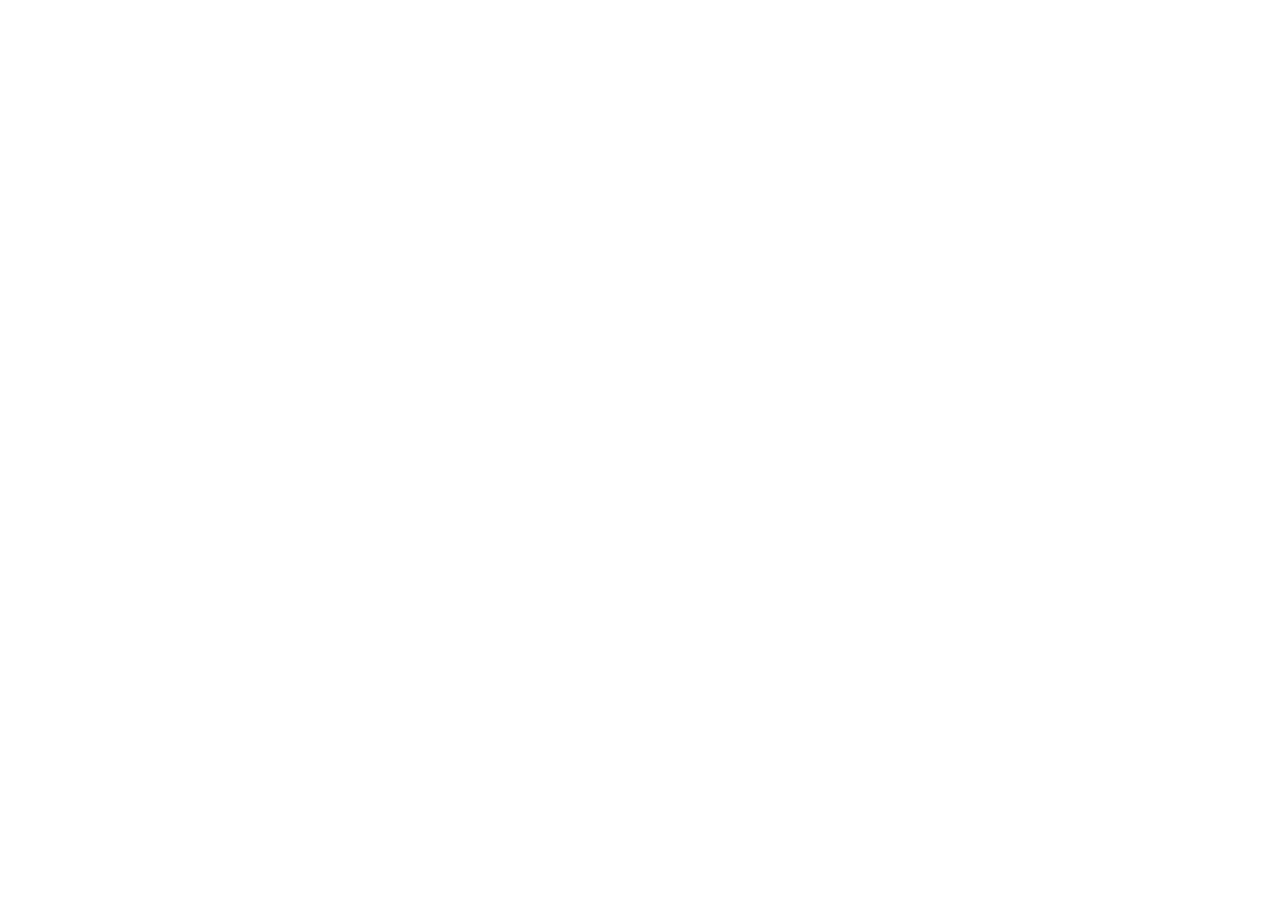
==== index.html @ 34b07f56 "chore: base structure" ====
<!DOCTYPE html>
<html lang="en">
<head>
    <meta charset="UTF-8">
    <meta name="viewport" content="width=device-width, initial-scale=1.0">
    <link rel="preconnect" href="https://fonts.googleapis.com">
    <link rel="preconnect" href="https://fonts.gstatic.com" crossorigin>
    <link href="https://fonts.googleapis.com/css2?family=Inria+Sans:ital,wght@0,300;0,400;0,700;1,300;1,400;1,700&family=Open+Sans:ital,wght@0,300..800;1,300..800&display=swap" rel="stylesheet">
    <title>DuoForge</title>
</head>
<body>
    
</body>
</html>
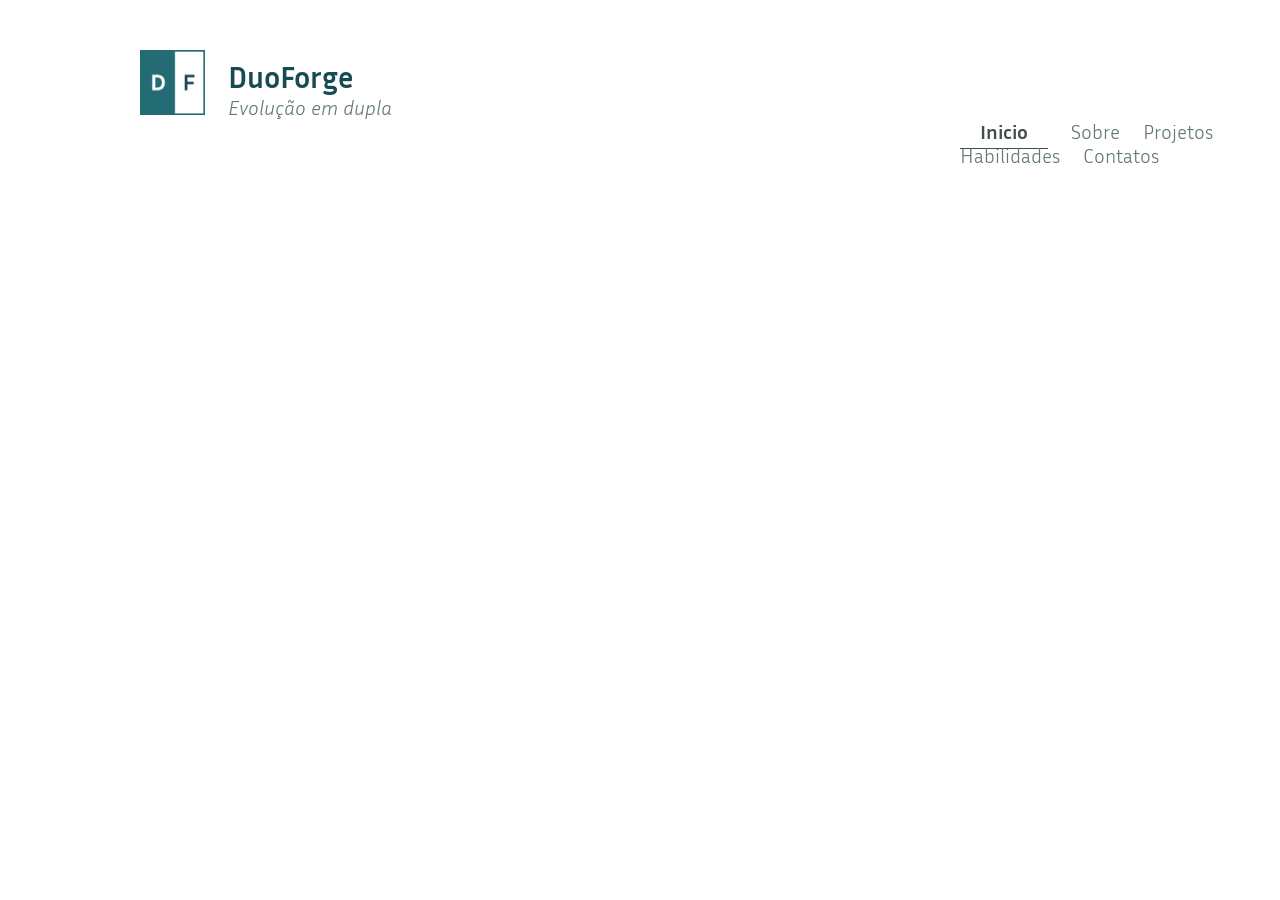
==== commit c8240ba8: "feat: add header" ====
--- a/index.html
+++ b/index.html
@@ -3,12 +3,28 @@
 <head>
     <meta charset="UTF-8">
     <meta name="viewport" content="width=device-width, initial-scale=1.0">
+    <link rel="stylesheet" href="css/style.css">
     <link rel="preconnect" href="https://fonts.googleapis.com">
     <link rel="preconnect" href="https://fonts.gstatic.com" crossorigin>
     <link href="https://fonts.googleapis.com/css2?family=Inria+Sans:ital,wght@0,300;0,400;0,700;1,300;1,400;1,700&family=Open+Sans:ital,wght@0,300..800;1,300..800&display=swap" rel="stylesheet">
     <title>DuoForge</title>
 </head>
 <body>
-    
+    <header class="header">
+        <img src="media/logo.jpg" alt="Logo">
+        <div class="titulo">
+            <h2>DuoForge</h2>
+            <p>Evolução em dupla</p>
+        </div>
+        <nav>
+            <ul>
+                <li><a href="index.html" aria-current="page">Inicio</a></li>
+                <li><a href="sobre.html">Sobre</a></li>
+                <li><a href="projetos.html">Projetos</a></li>
+                <li><a href="habilidades.html">Habilidades</a></li>
+                <li><a href="contatos.html">Contatos</a></li>
+            </ul>
+        </nav>
+    </header>
 </body>
 </html>
--- a/css/style.css
+++ b/css/style.css
@@ -0,0 +1,93 @@
+:root {
+    --cor-principal: #FFFFFF;
+    --cor-base: #174B52;
+    --fonte: "Inria Sans", sans-serif;
+    --cor-current-page: #414C4C;
+    --navbar-text-color: #627777;
+    --navbar-text-size: 20px;
+} 
+
+/* 
+  site para os pessos correspondentes que tao no figma https://fonts.google.com/selection/embed
+  pesos:
+    Peso	Nome
+    100	    Thin
+    200	    Extra Light
+    300	    Light
+    400	    Regular
+    500	    Medium
+    600	    Semibold
+    700	    Bold
+    800	    Extra Bold
+    900	    Black
+*/
+
+* {
+    margin: 0;
+    padding: 0;
+}
+
+body {
+    background-color: var(--cor-principal);
+    font-family: var(--fonte);
+}
+
+header {
+    padding: 50px;
+}
+
+header a {
+    text-decoration: none;
+}
+
+header ul {
+    list-style: none;
+}
+
+header ul li {
+    display: inline;
+    margin: 10px;
+}
+
+header a[aria-current='page'] {
+    font-weight: 600;
+    color: var(--cor-current-page);
+    border-bottom: 1px solid var(--cor-current-page);
+    padding: 5px 20px;
+}
+
+header a {
+    font-family: var(--cor-principal);
+    font-weight: 300;
+    color: var(--navbar-text-color);
+    font-size: var(--navbar-text-size);
+}
+
+header img {
+    height: 65px;
+    width: 65px;
+    margin-left: 90px;
+}
+
+header nav {
+    display: inline-block;
+    margin-left: 900px;
+}
+
+.titulo {
+    display: inline-block;
+    margin: 0px 20px;
+}
+
+.titulo h2 {
+    font-weight: 700;
+    color: var(--cor-base);
+    font-size: 30px;
+}
+
+.titulo p {
+    color: var(--navbar-text-color);
+    font-weight: 300;
+    font-style: italic;
+    font-size: var(--navbar-text-size);
+}
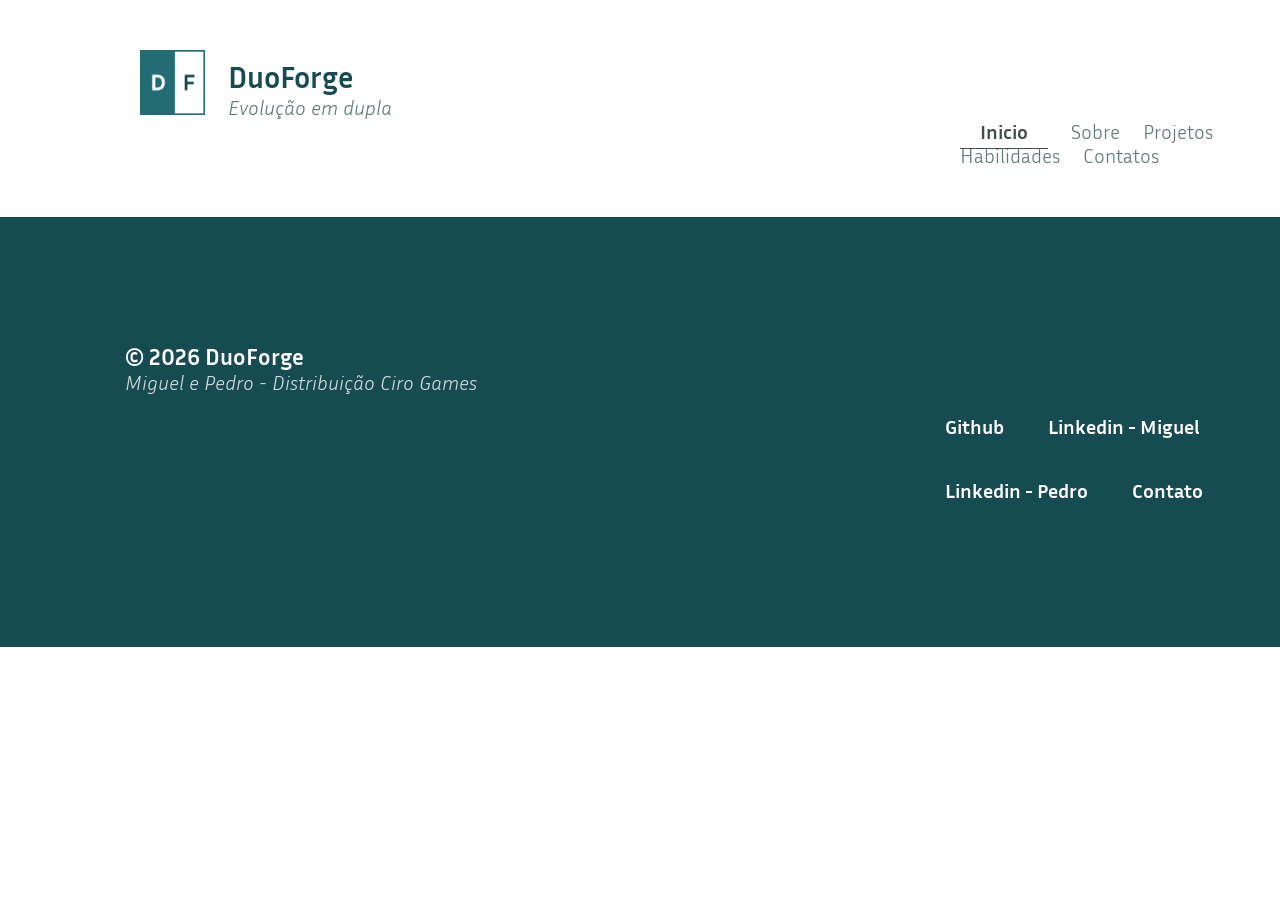
==== commit e20f8d28: "feat: add footer" ====
--- a/index.html
+++ b/index.html
@@ -6,6 +6,7 @@
     <link rel="stylesheet" href="css/style.css">
     <link rel="preconnect" href="https://fonts.googleapis.com">
     <link rel="preconnect" href="https://fonts.gstatic.com" crossorigin>
+    <link rel="icon" type="image/png" href="favicon.png">
     <link href="https://fonts.googleapis.com/css2?family=Inria+Sans:ital,wght@0,300;0,400;0,700;1,300;1,400;1,700&family=Open+Sans:ital,wght@0,300..800;1,300..800&display=swap" rel="stylesheet">
     <title>DuoForge</title>
 </head>
@@ -26,5 +27,17 @@
             </ul>
         </nav>
     </header>
+    <main>
+    </main>
+    <footer>
+        <h3>&copy; 2026 DuoForge</h3>
+        <p>Miguel e Pedro - Distribuição Ciro Games</p>
+        <ul>
+            <li><a href="https://github.com/Miguel-Marquess/DuoForge" target="_blank">Github</a></li>
+            <li><a href="https://www.linkedin.com/in/miguel-marrques/" target="_blank">Linkedin - Miguel</a></li>
+            <li><a href="#" target="_blank">Linkedin - Pedro</a></li>
+            <li><a href="contato.html">Contato</a></li>
+        </ul>
+    </footer>
 </body>
 </html>
--- a/css/style.css
+++ b/css/style.css
@@ -4,11 +4,10 @@
     --fonte: "Inria Sans", sans-serif;
     --cor-current-page: #414C4C;
     --navbar-text-color: #627777;
-    --navbar-text-size: 20px;
+    --tamanho-fonte-destque: 20px;
 } 
 
 /* 
-  site para os pessos correspondentes que tao no figma https://fonts.google.com/selection/embed
   pesos:
     Peso	Nome
     100	    Thin
@@ -30,7 +29,9 @@
 body {
     background-color: var(--cor-principal);
     font-family: var(--fonte);
+    overflow-x: hidden; /* deixa de mostrar elementos que estao passando do limite de px do pai */
 }
+
 
 header {
     padding: 50px;
@@ -60,7 +61,13 @@
     font-family: var(--cor-principal);
     font-weight: 300;
     color: var(--navbar-text-color);
-    font-size: var(--navbar-text-size);
+    font-size: var(--tamanho-fonte-destque);
+    transition: 0.8s;
+}
+
+header a:hover {
+    border-bottom: 1px dashed var(--cor-current-page);
+    padding: 5px 20px;
 }
 
 header img {
@@ -89,5 +96,44 @@
     color: var(--navbar-text-color);
     font-weight: 300;
     font-style: italic;
-    font-size: var(--navbar-text-size);
-}+    font-size: var(--tamanho-fonte-destque);
+}
+
+footer {
+    background-color: var(--cor-base);
+    width: 100%;
+    padding: 125px;
+    color: var(--cor-principal);
+    font-size: var(--tamanho-fonte-destque);
+}
+
+footer ul {
+    list-style: none;
+    display: inline-block;
+    margin-left: 800px;
+}
+
+footer ul li {
+    display: inline-block;
+    margin: 20px;
+}
+
+footer ul li a {
+    text-decoration: none;
+    color: var(--cor-principal);
+    font-weight: 700;
+    transition: 0.8s;
+}
+
+footer ul li a:hover {
+    border-bottom: 1px solid var(--cor-principal);
+    padding: 5px 20px;
+}
+
+
+footer p {
+    font-style: italic;
+    font-weight: 300;
+    opacity: 80%;
+    display: inline;
+}
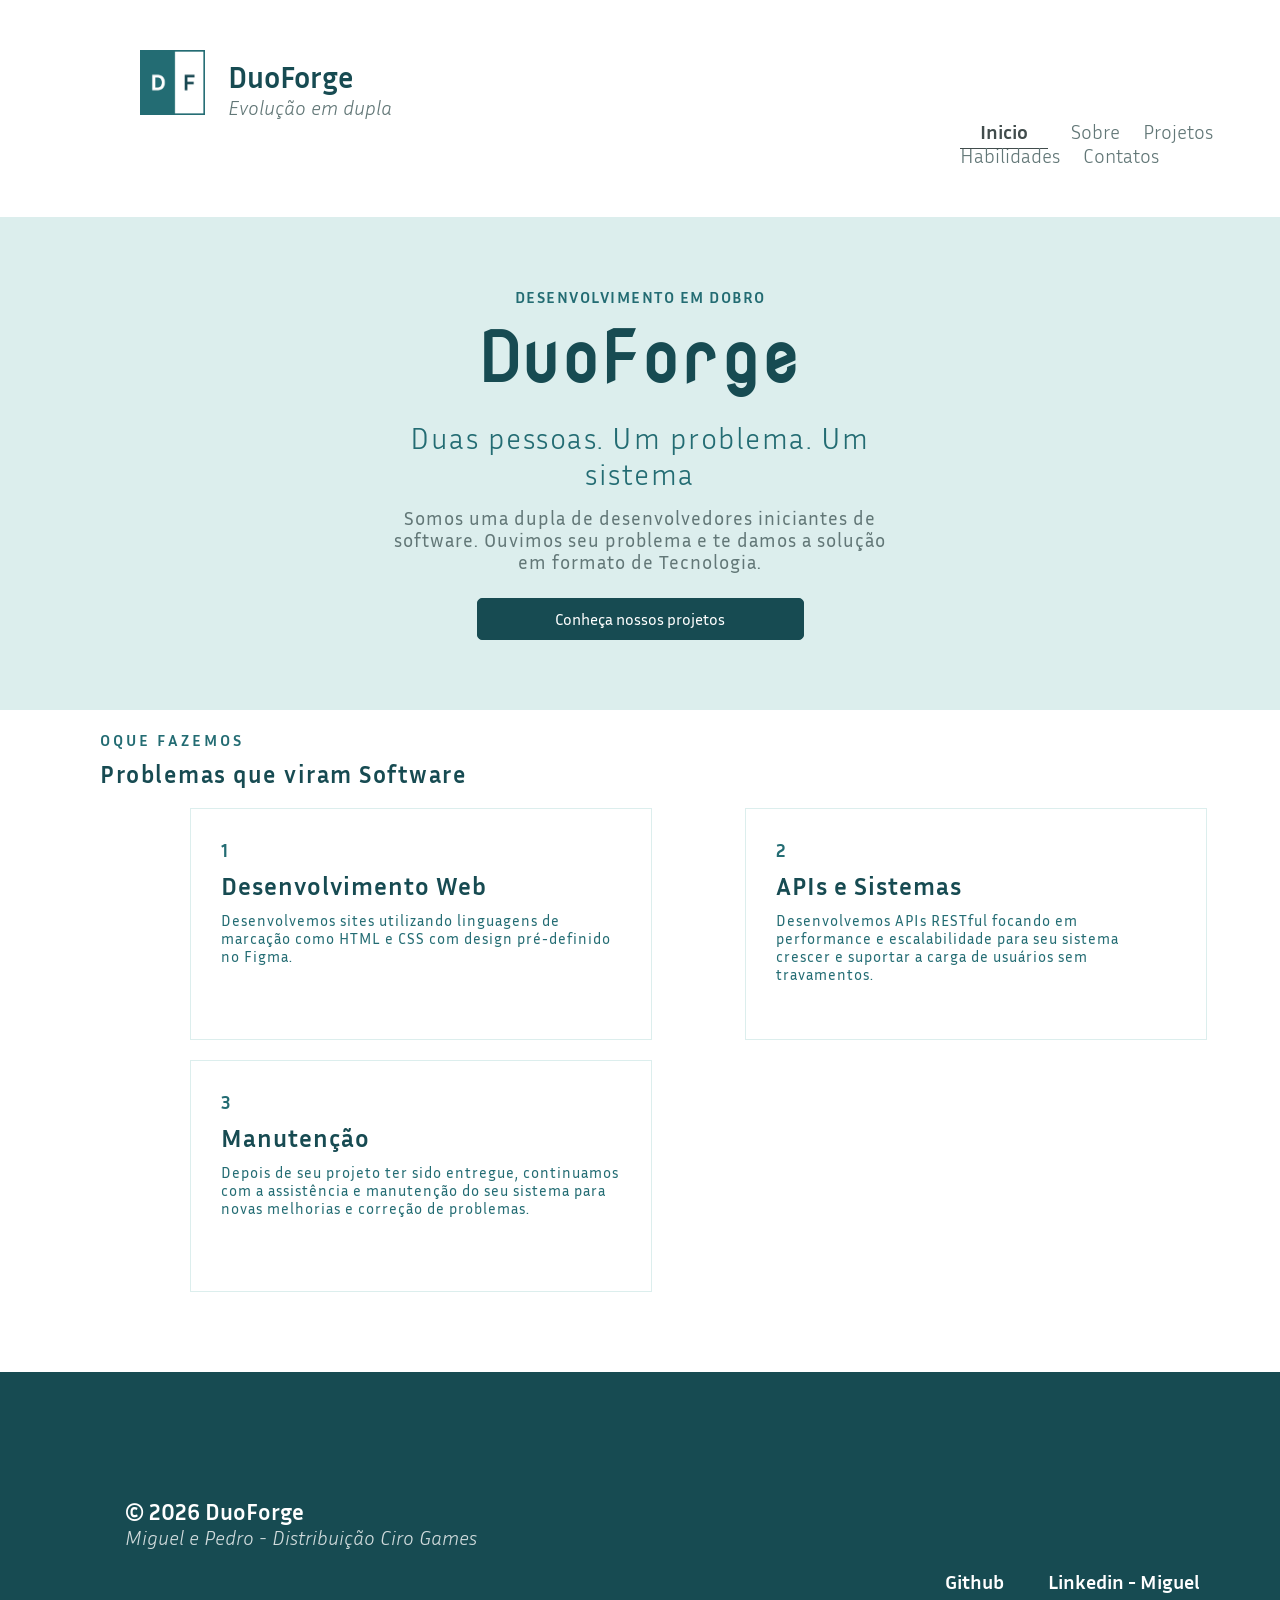
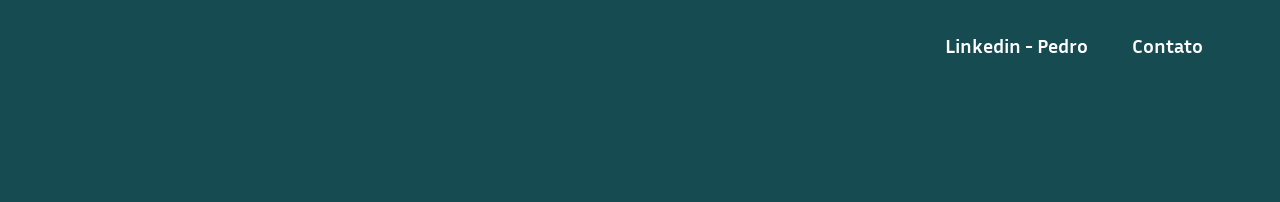
==== commit 88cadf20: "feat: add the index page" ====
--- a/index.html
+++ b/index.html
@@ -7,6 +7,9 @@
     <link rel="preconnect" href="https://fonts.googleapis.com">
     <link rel="preconnect" href="https://fonts.gstatic.com" crossorigin>
     <link rel="icon" type="image/png" href="favicon.png">
+    <link rel="preconnect" href="https://fonts.googleapis.com">
+    <link rel="preconnect" href="https://fonts.gstatic.com" crossorigin>
+    <link href="https://fonts.googleapis.com/css2?family=Inria+Sans:ital,wght@0,300;0,400;0,700;1,300;1,400;1,700&family=Nova+Mono&family=Open+Sans:ital,wght@0,300..800;1,300..800&display=swap" rel="stylesheet">
     <link href="https://fonts.googleapis.com/css2?family=Inria+Sans:ital,wght@0,300;0,400;0,700;1,300;1,400;1,700&family=Open+Sans:ital,wght@0,300..800;1,300..800&display=swap" rel="stylesheet">
     <title>DuoForge</title>
 </head>
@@ -28,6 +31,32 @@
         </nav>
     </header>
     <main>
+        <section class="index-page">
+        <p>DESENVOLVIMENTO EM DOBRO</p>
+        <h1>DuoForge</h1>
+        <h2>Duas pessoas. Um problema. Um sistema</h2><br>
+        <h3>Somos uma dupla de desenvolvedores iniciantes de software. Ouvimos seu problema e te damos a solução em formato de Tecnologia.</h3><br>
+        <a href="projetos.html">Conheça nossos projetos</a>
+        </section>
+        <section class="oque-fazemos">
+            <p>OQUE FAZEMOS</p>
+            <h2>Problemas que viram Software</h2>
+            <article>
+                <h3>1</h3>
+                <h2>Desenvolvimento Web</h2>
+                <p>Desenvolvemos sites utilizando linguagens de marcação como HTML e CSS com design pré-definido no Figma.</p>
+            </article>
+            <article>
+                <h3>2</h3>
+                <h2>APIs e Sistemas</h2>
+                <p>Desenvolvemos APIs RESTful focando em performance e escalabilidade para seu sistema crescer e suportar a carga de usuários sem travamentos.</p>
+            </article>
+            <article>
+                <h3>3</h3>
+                <h2>Manutenção</h2>
+                <p>Depois de seu projeto ter sido entregue, continuamos com a assistência e manutenção do seu sistema para novas melhorias e correção de problemas.</p>
+            </article>
+        </section>
     </main>
     <footer>
         <h3>&copy; 2026 DuoForge</h3>
--- a/css/style.css
+++ b/css/style.css
@@ -1,10 +1,12 @@
 :root {
     --cor-principal: #FFFFFF;
     --cor-base: #174B52;
+    --cor-index-page: #DCEEED;
     --fonte: "Inria Sans", sans-serif;
     --cor-current-page: #414C4C;
     --navbar-text-color: #627777;
     --tamanho-fonte-destque: 20px;
+    --topic-text-color: #236C73;
 } 
 
 /* 
@@ -105,6 +107,7 @@
     padding: 125px;
     color: var(--cor-principal);
     font-size: var(--tamanho-fonte-destque);
+    margin-top: 60px;
 }
 
 footer ul {
@@ -137,3 +140,109 @@
     opacity: 80%;
     display: inline;
 }
+
+
+
+.index-page h3 {
+    max-width: 500px;
+    display: inline-block;
+    font-weight: 400;
+    color: var(--navbar-text-color);
+    letter-spacing: 1px;
+    margin-bottom: 15px;
+}
+
+.index-page {
+    background-color: var(--cor-index-page);
+    text-align: center;
+    padding: 70px;
+}
+
+.index-page a {
+    display: inline-block;
+    margin-top: 10px;
+    padding: 10px 20px;
+    background-color: var(--cor-base);
+    color: var(--cor-principal);
+    border-radius: 5px;
+    text-decoration: none;
+    width: 25%;
+    transition: 0.5s;
+    border: 1px solid var(--cor-base);
+}
+
+.index-page a:hover{
+    background-color: var(--cor-index-page);
+    border: 1px solid var(--cor-base);
+    color: var(--cor-base);
+    transform: scale(0.95);
+}
+
+.index-page p {
+    font-weight: 700;
+    letter-spacing: 1.5px;
+    color: var(--topic-text-color);
+}
+
+.index-page h1 {
+    font-family: "Nova Mono", monospace;
+    font-size: 70px;
+    color: #174B52;
+    letter-spacing: 1px;
+}
+
+.index-page h2 {
+    display: inline-block;
+    letter-spacing: 1.5px;
+    font-weight: 300;
+    color: var(--topic-text-color);
+    font-size: 30px;
+    max-width: 500px;
+    margin: 15px;
+}
+
+.oque-fazemos {
+    padding: 20px;
+    margin-left: 80px;
+}
+
+.oque-fazemos p {
+    letter-spacing: 3px;
+    color: var(--topic-text-color);
+    font-weight: 700;
+}
+
+.oque-fazemos h2 {
+    margin-top: 10px;
+    color: var(--cor-base);
+    letter-spacing: 1.5px;
+}
+
+.oque-fazemos article {
+    margin-top: 20px;
+    padding: 30px;
+    border: 1px solid var(--cor-index-page);
+    display: inline-block;
+    max-width: 400px;
+    margin-left: 90px;
+    height: 170px;
+    vertical-align: top;
+}
+
+.oque-fazemos article h2 {
+    font-size: 25px;
+    font-weight: 600;
+    letter-spacing: 1px;
+    margin-bottom: 10px;
+}
+
+.oque-fazemos article p {
+    font-size: 15px;
+    letter-spacing: 1px;
+    font-weight: 400;
+}
+
+.oque-fazemos h3 {
+    color: var(--topic-text-color);
+    font-weight: 700;
+}
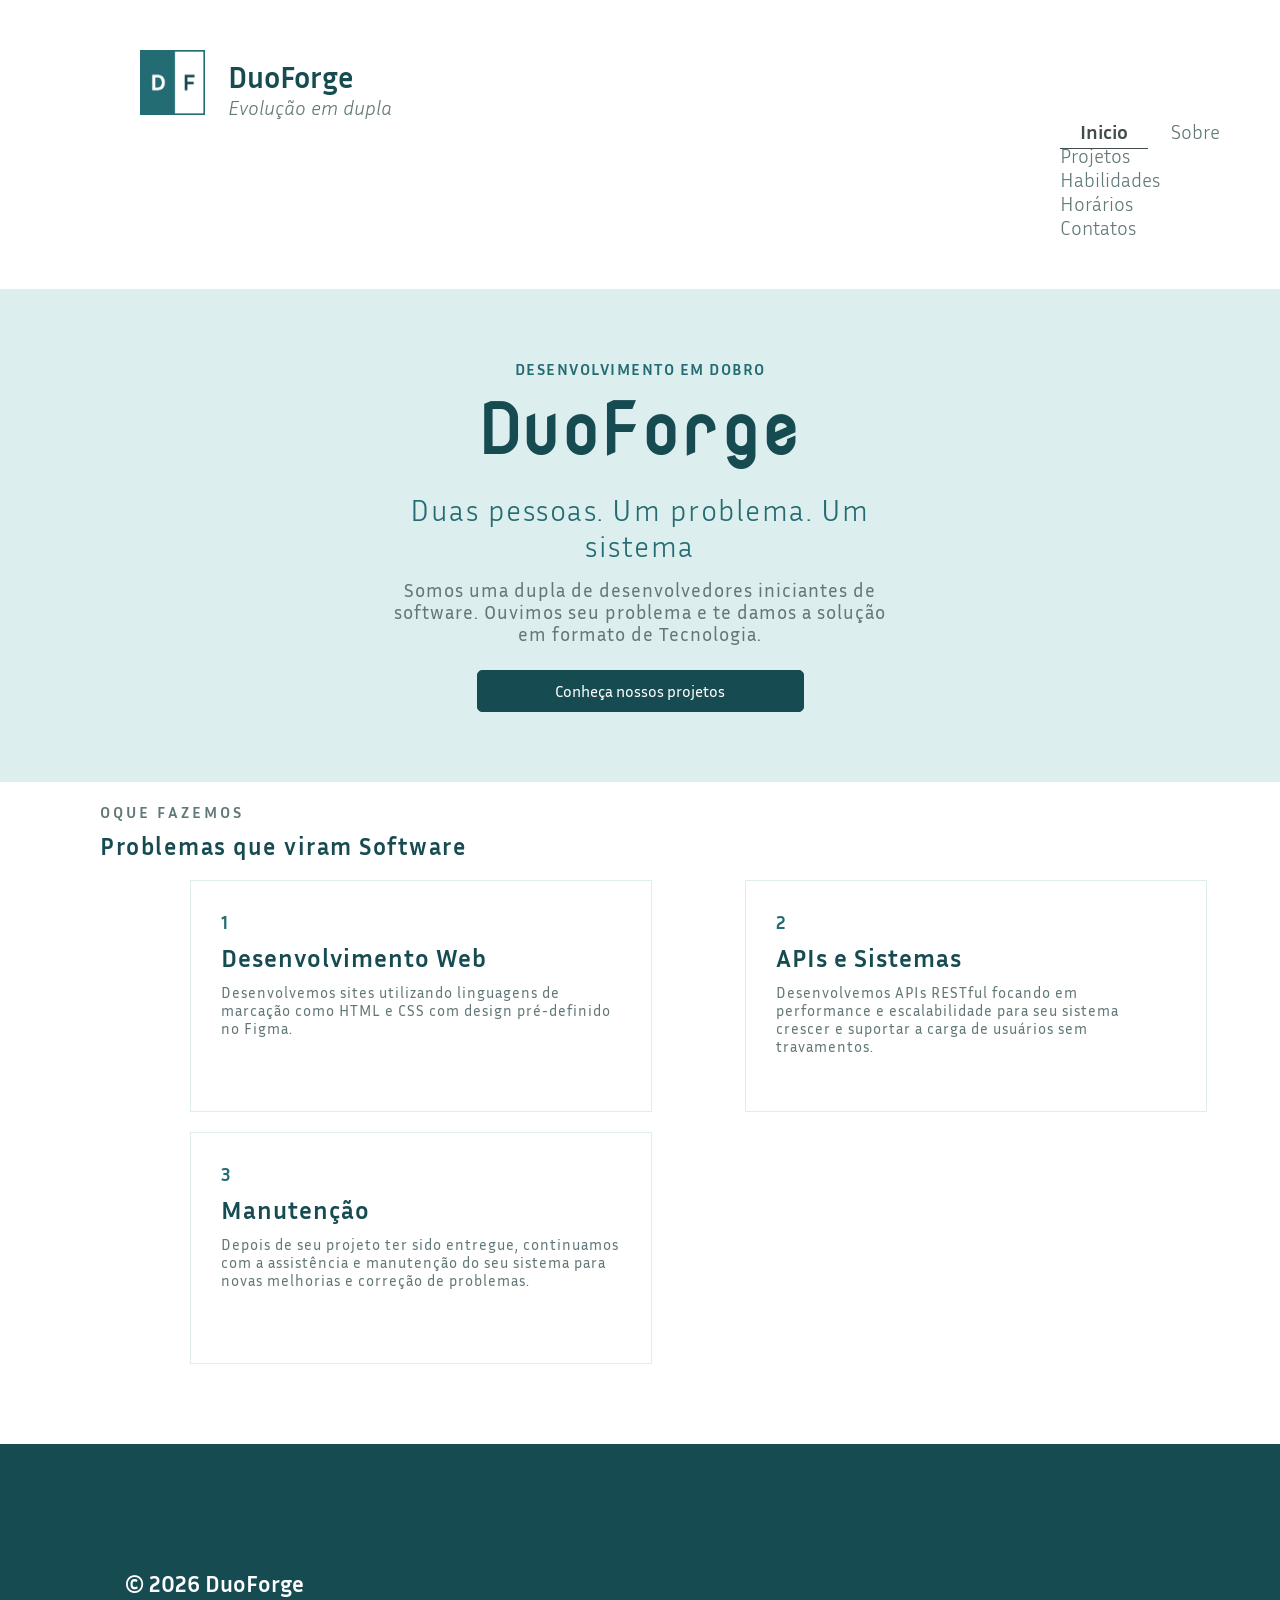
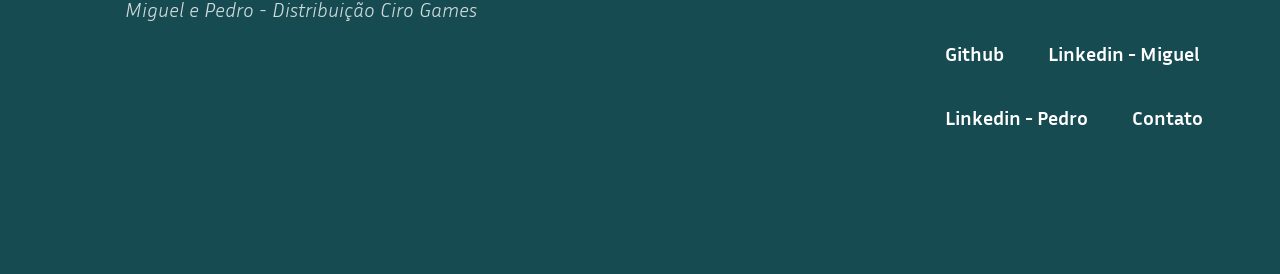
==== commit f42adb20: "fix: add horarios in nav bar" ====
--- a/index.html
+++ b/index.html
@@ -26,17 +26,18 @@
                 <li><a href="sobre.html">Sobre</a></li>
                 <li><a href="projetos.html">Projetos</a></li>
                 <li><a href="habilidades.html">Habilidades</a></li>
+                <li><a href="horarios.html">Horários</a></li>
                 <li><a href="contatos.html">Contatos</a></li>
             </ul>
         </nav>
     </header>
     <main>
         <section class="index-page">
-        <p>DESENVOLVIMENTO EM DOBRO</p>
-        <h1>DuoForge</h1>
-        <h2>Duas pessoas. Um problema. Um sistema</h2><br>
-        <h3>Somos uma dupla de desenvolvedores iniciantes de software. Ouvimos seu problema e te damos a solução em formato de Tecnologia.</h3><br>
-        <a href="projetos.html">Conheça nossos projetos</a>
+            <p>DESENVOLVIMENTO EM DOBRO</p>
+            <h1>DuoForge</h1>
+            <h2>Duas pessoas. Um problema. Um sistema</h2><br>
+            <h3>Somos uma dupla de desenvolvedores iniciantes de software. Ouvimos seu problema e te damos a solução em formato de Tecnologia.</h3><br>
+            <a href="projetos.html">Conheça nossos projetos</a>
         </section>
         <section class="oque-fazemos">
             <p>OQUE FAZEMOS</p>
--- a/css/style.css
+++ b/css/style.css
@@ -80,7 +80,7 @@
 
 header nav {
     display: inline-block;
-    margin-left: 900px;
+    margin-left: 1000px;
 }
 
 .titulo {
@@ -208,7 +208,7 @@
 
 .oque-fazemos p {
     letter-spacing: 3px;
-    color: var(--topic-text-color);
+    color: var(--navbar-text-color);
     font-weight: 700;
 }
 
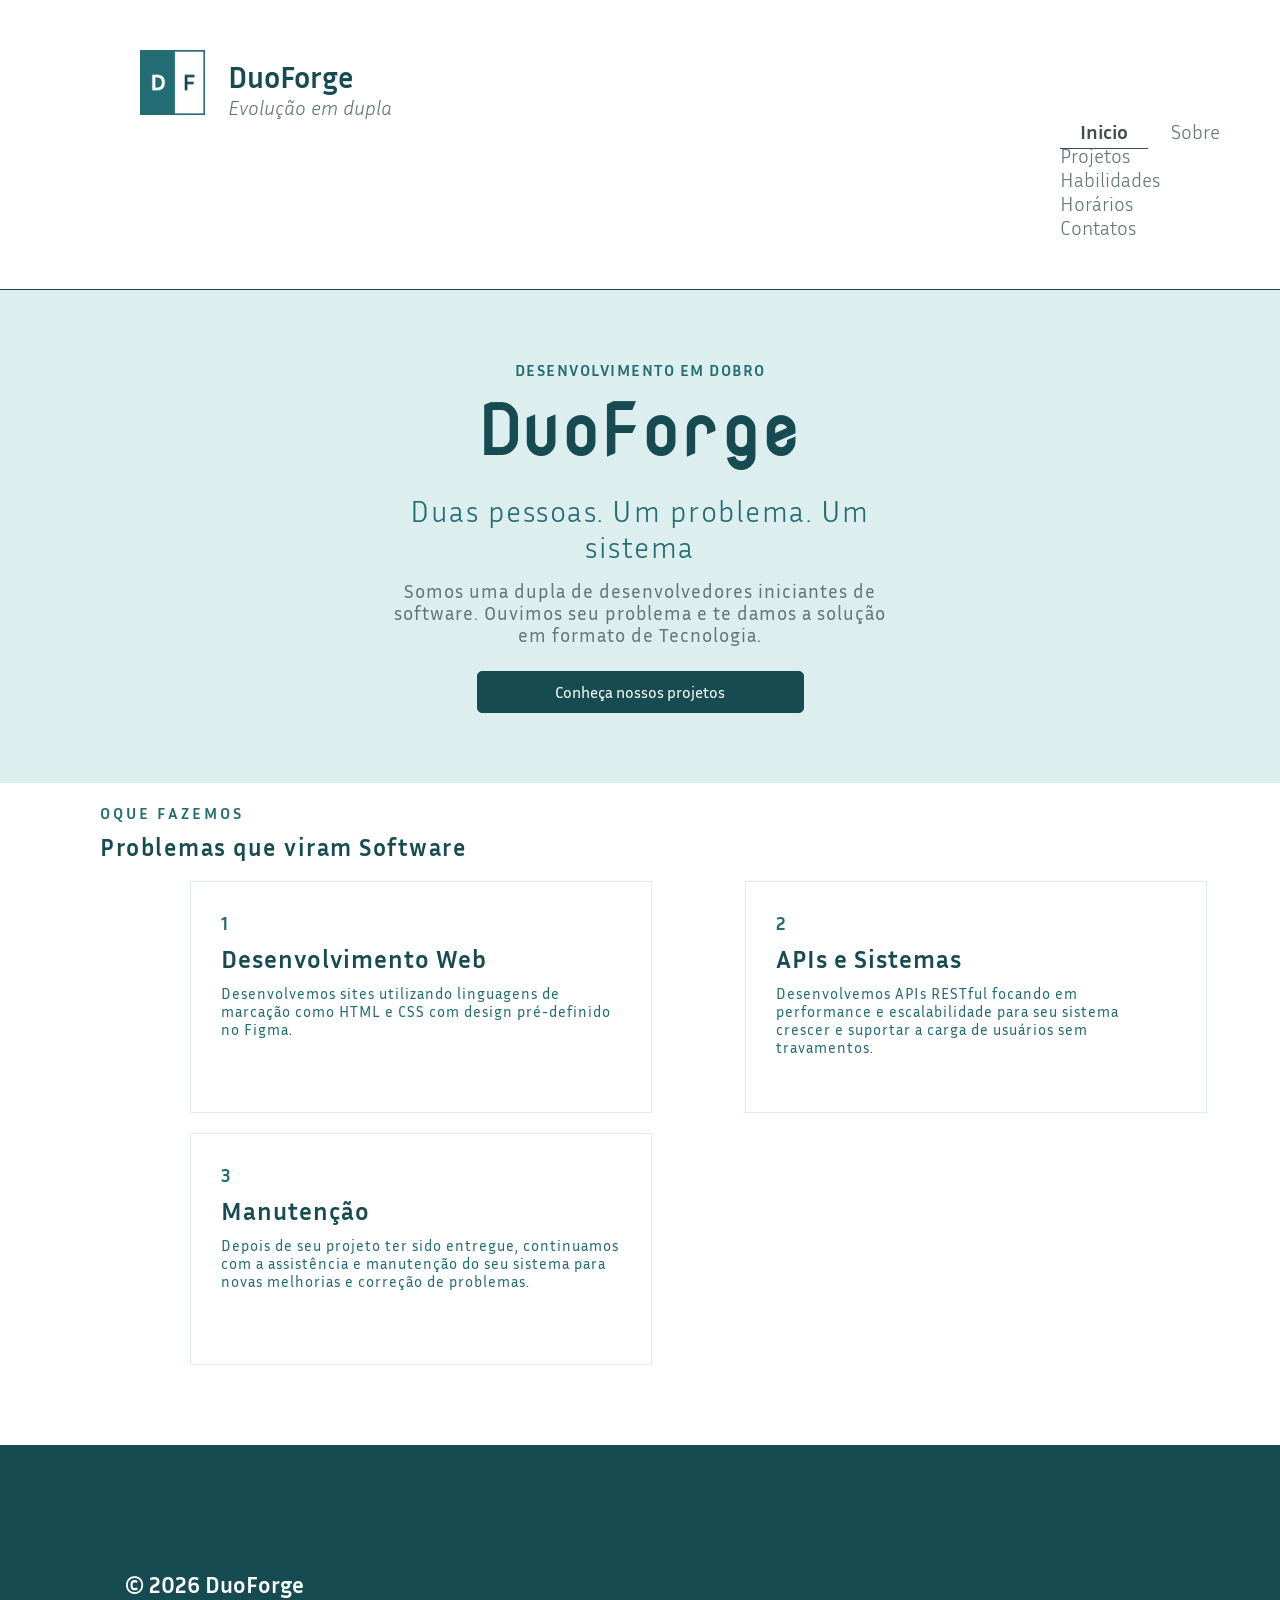
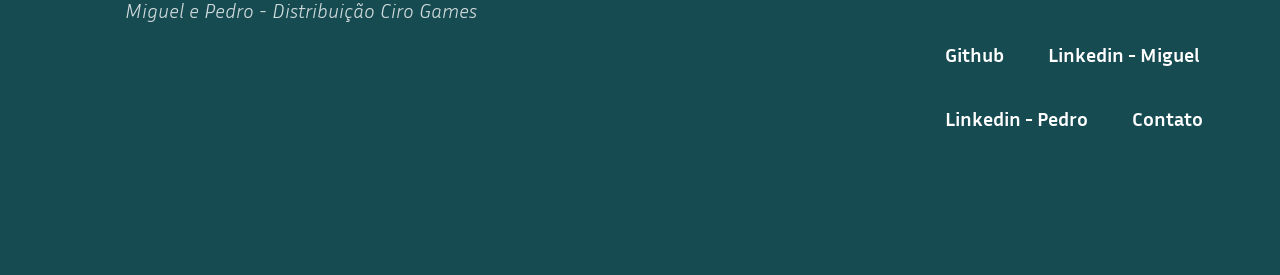
==== commit dcd56401: "feat: about page" ====
--- a/index.html
+++ b/index.html
@@ -3,7 +3,7 @@
 <head>
     <meta charset="UTF-8">
     <meta name="viewport" content="width=device-width, initial-scale=1.0">
-    <link rel="stylesheet" href="css/style.css">
+    <link rel="stylesheet" href="css/index.css">
     <link rel="preconnect" href="https://fonts.googleapis.com">
     <link rel="preconnect" href="https://fonts.gstatic.com" crossorigin>
     <link rel="icon" type="image/png" href="favicon.png">
--- a/css/index.css
+++ b/css/index.css
@@ -0,0 +1,249 @@
+:root {
+    --cor-principal: #FFFFFF;
+    --cor-base: #174B52;
+    --cor-index-page: #DCEEED;
+    --fonte: "Inria Sans", sans-serif;
+    --cor-current-page: #414C4C;
+    --navbar-text-color: #627777;
+    --tamanho-fonte-destque: 20px;
+    --topic-text-color: #236C73;
+} 
+
+/* 
+  pesos:
+    Peso	Nome
+    100	    Thin
+    200	    Extra Light
+    300	    Light
+    400	    Regular
+    500	    Medium
+    600	    Semibold
+    700	    Bold
+    800	    Extra Bold
+    900	    Black
+*/
+
+* {
+    margin: 0;
+    padding: 0;
+}
+
+body {
+    background-color: var(--cor-principal);
+    font-family: var(--fonte);
+    overflow-x: hidden; /* deixa de mostrar elementos que estao passando do limite de px do pai */
+}
+
+
+header {
+    padding: 50px;
+    border-bottom: 1px solid var(--cor-base);
+}
+
+header a {
+    text-decoration: none;
+}
+
+header ul {
+    list-style: none;
+}
+
+header ul li {
+    display: inline;
+    margin: 10px;
+}
+
+header a[aria-current='page'] {
+    font-weight: 600;
+    color: var(--cor-current-page);
+    border-bottom: 1px solid var(--cor-current-page);
+    padding: 5px 20px;
+}
+
+header a {
+    font-family: var(--cor-principal);
+    font-weight: 300;
+    color: var(--navbar-text-color);
+    font-size: var(--tamanho-fonte-destque);
+    transition: 0.8s;
+}
+
+header a:hover {
+    border-bottom: 1px dashed var(--cor-current-page);
+    padding: 5px 20px;
+}
+
+header img {
+    height: 65px;
+    width: 65px;
+    margin-left: 90px;
+}
+
+header nav {
+    display: inline-block;
+    margin-left: 1000px;
+}
+
+.titulo {
+    display: inline-block;
+    margin: 0px 20px;
+}
+
+.titulo h2 {
+    font-weight: 700;
+    color: var(--cor-base);
+    font-size: 30px;
+}
+
+.titulo p {
+    color: var(--navbar-text-color);
+    font-weight: 300;
+    font-style: italic;
+    font-size: var(--tamanho-fonte-destque);
+}
+
+footer {
+    background-color: var(--cor-base);
+    width: 100%;
+    padding: 125px;
+    color: var(--cor-principal);
+    font-size: var(--tamanho-fonte-destque);
+    margin-top: 60px;
+}
+
+footer ul {
+    list-style: none;
+    display: inline-block;
+    margin-left: 800px;
+}
+
+footer ul li {
+    display: inline-block;
+    margin: 20px;
+}
+
+footer ul li a {
+    text-decoration: none;
+    color: var(--cor-principal);
+    font-weight: 700;
+    transition: 0.8s;
+}
+
+footer ul li a:hover {
+    border-bottom: 1px solid var(--cor-principal);
+    padding: 5px 20px;
+}
+
+
+footer p {
+    font-style: italic;
+    font-weight: 300;
+    opacity: 80%;
+    display: inline;
+}
+
+
+
+.index-page h3 {
+    max-width: 500px;
+    display: inline-block;
+    font-weight: 400;
+    color: var(--navbar-text-color);
+    letter-spacing: 1px;
+    margin-bottom: 15px;
+}
+
+.index-page {
+    background-color: var(--cor-index-page);
+    text-align: center;
+    padding: 70px;
+}
+
+.index-page a {
+    display: inline-block;
+    margin-top: 10px;
+    padding: 10px 20px;
+    background-color: var(--cor-base);
+    color: var(--cor-principal);
+    border-radius: 5px;
+    text-decoration: none;
+    width: 25%;
+    transition: 0.5s;
+    border: 1px solid var(--cor-base);
+}
+
+.index-page a:hover{
+    background-color: var(--cor-index-page);
+    border: 1px solid var(--cor-base);
+    color: var(--cor-base);
+    transform: scale(0.95);
+}
+
+.index-page p {
+    font-weight: 700;
+    letter-spacing: 1.5px;
+    color: var(--topic-text-color);
+}
+
+.index-page h1 {
+    font-family: "Nova Mono", monospace;
+    font-size: 70px;
+    color: var(--cor-base);
+    letter-spacing: 1px;
+}
+
+.index-page h2 {
+    display: inline-block;
+    letter-spacing: 1.5px;
+    font-weight: 300;
+    color: var(--topic-text-color);
+    font-size: 30px;
+    max-width: 500px;
+    margin: 15px;
+}
+
+.oque-fazemos {
+    padding: 20px;
+    margin-left: 80px;
+}
+
+.oque-fazemos p {
+    letter-spacing: 3px;
+    color: var(--topic-text-color);
+    font-weight: 700;
+}
+
+.oque-fazemos h2 {
+    margin-top: 10px;
+    color: var(--cor-base);
+    letter-spacing: 1.5px;
+}
+
+.oque-fazemos article {
+    margin-top: 20px;
+    padding: 30px;
+    border: 1px solid var(--cor-index-page);
+    display: inline-block;
+    max-width: 400px;
+    margin-left: 90px;
+    height: 170px;
+    vertical-align: top;
+}
+
+.oque-fazemos article h2 {
+    font-size: 25px;
+    font-weight: 600;
+    letter-spacing: 1px;
+    margin-bottom: 10px;
+}
+
+.oque-fazemos article p {
+    font-size: 15px;
+    letter-spacing: 1px;
+    font-weight: 400;
+}
+
+.oque-fazemos h3 {
+    color: var(--topic-text-color);
+    font-weight: 700;
+}
